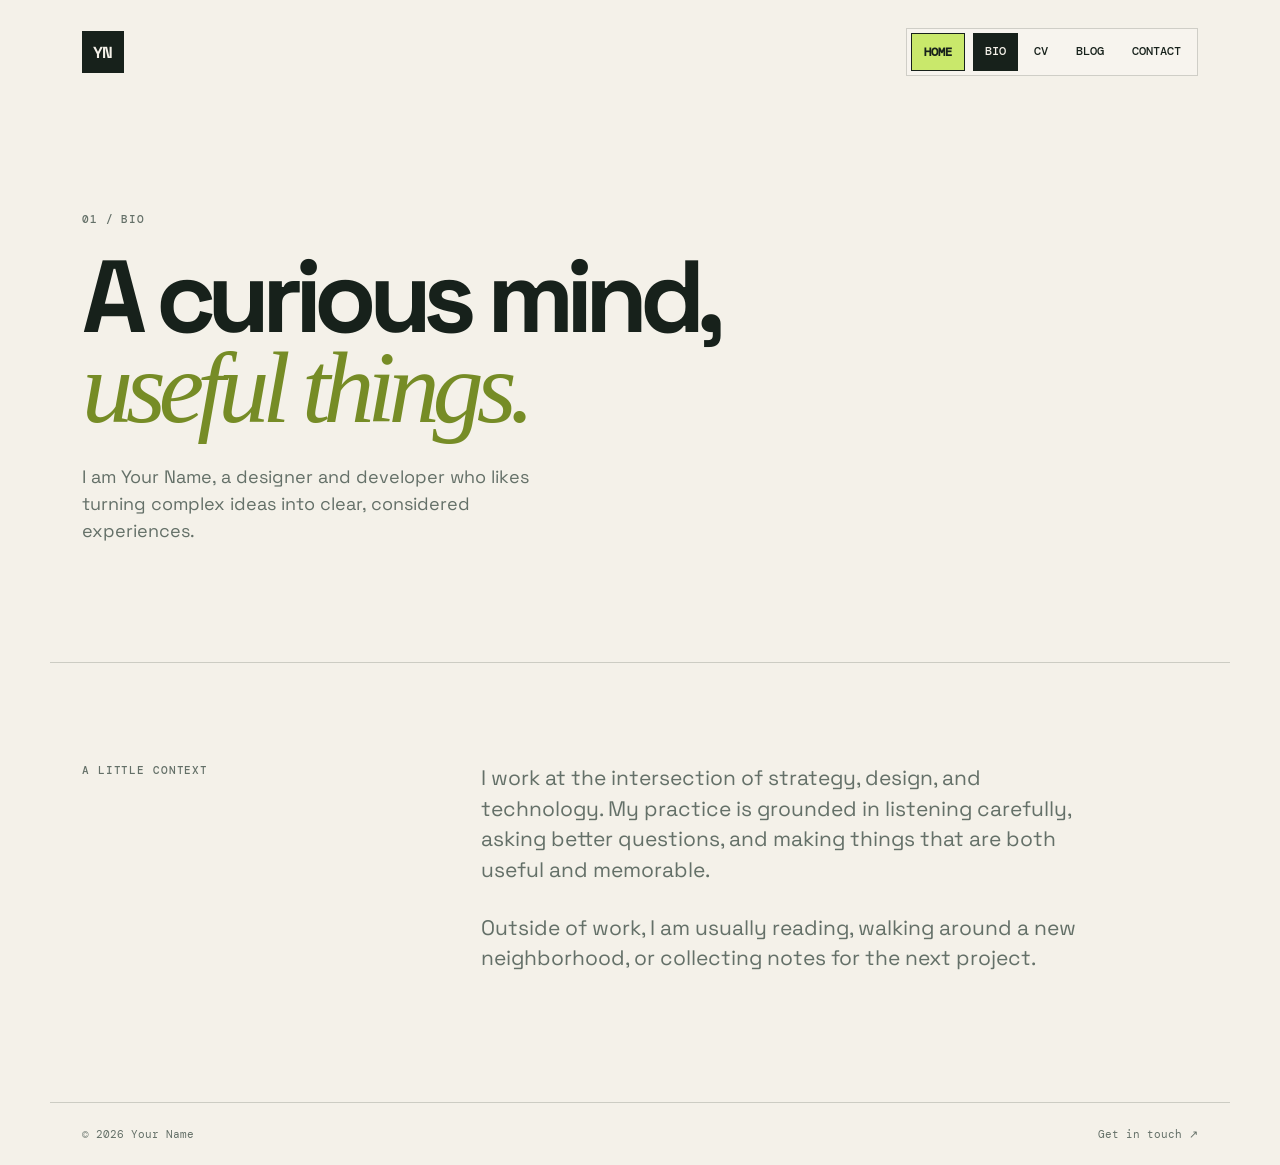
==== bio.html @ 860756b4 "Improve home tab visibility" ====
<!doctype html>
<html lang="en">
<head>
  <meta charset="utf-8">
  <meta name="viewport" content="width=device-width, initial-scale=1">
  <meta name="description" content="Bio of Your Name">
  <title>Bio | Your Name</title>
  <link rel="stylesheet" href="styles.css">
</head>
<body>
  <header class="site-header">
    <a class="brand" href="./">YN</a>
    <nav class="tabs" aria-label="Site pages"><a class="tab home-tab" href="./" aria-label="Return to homepage">Home</a><a class="tab is-active" href="bio.html" aria-current="page">Bio</a><a class="tab" href="cv.html">CV</a><a class="tab" href="blog.html">Blog</a><a class="tab" href="contact.html">Contact</a></nav>
  </header>
  <main class="page-main">
    <section class="page-intro"><p class="eyebrow">01 / Bio</p><h1>A curious mind,<br><em>useful things.</em></h1><p class="intro">I am Your Name, a designer and developer who likes turning complex ideas into clear, considered experiences.</p></section>
    <section class="section bio-grid"><div class="section-label">A little context</div><div class="prose"><p>I work at the intersection of strategy, design, and technology. My practice is grounded in listening carefully, asking better questions, and making things that are both useful and memorable.</p><p>Outside of work, I am usually reading, walking around a new neighborhood, or collecting notes for the next project.</p></div></section>
  </main>
  <footer><span>© 2026 Your Name</span><a href="contact.html">Get in touch ↗</a></footer>
</body>
</html>
---- styles.css ----
@import url('https://fonts.googleapis.com/css2?family=DM+Mono:wght@400;500&family=Space+Grotesk:wght@400;500;600;700&display=swap');

:root {
  --ink: #17211b;
  --muted: #647068;
  --paper: #f4f1e9;
  --lime: #c9e86b;
  --line: rgba(23, 33, 27, .18);
}

* { box-sizing: border-box; }
html { scroll-behavior: smooth; }
body { margin: 0; color: var(--ink); background: var(--paper); font-family: 'Space Grotesk', sans-serif; }
a { color: inherit; text-decoration: none; }
.site-header, footer { display: flex; align-items: center; justify-content: space-between; max-width: 1180px; margin: auto; padding: 28px 32px; }
.brand { display: grid; width: 42px; height: 42px; place-items: center; color: var(--paper); background: var(--ink); font-weight: 700; letter-spacing: -.05em; }
nav { display: flex; gap: 28px; font: 500 12px 'DM Mono', monospace; text-transform: uppercase; }
nav a:hover, .email:hover { text-decoration: underline; text-underline-offset: 5px; }
.tabs { gap: 4px; padding: 4px; border: 1px solid var(--line); background: rgba(255, 255, 255, .22); }
.tab { padding: 10px 12px; white-space: nowrap; }
.tab:hover { text-decoration: none; background: rgba(255, 255, 255, .45); }
.tab:focus-visible { outline: 2px solid var(--ink); outline-offset: 2px; }
.home-tab { margin-right: 4px; border: 1px solid var(--ink); color: var(--ink); background: var(--lime); font-weight: 600; }
.home-tab:hover { background: #d8f184; }
.tab.is-active { color: var(--paper); background: var(--ink); }
.hero { min-height: 76vh; max-width: 1180px; margin: auto; padding: 13vh 32px 100px; display: flex; flex-direction: column; align-items: flex-start; justify-content: center; }
.page-main { max-width: 1180px; margin: auto; }
.page-intro { min-height: 62vh; padding: 12vh 32px 100px; display: flex; flex-direction: column; justify-content: center; }
.page-intro h1, .contact-page h1 { margin-bottom: 30px; font-size: clamp(3.5rem, 8vw, 7.5rem); line-height: .88; letter-spacing: -.08em; }
.page-intro-row { flex-direction: row; align-items: flex-end; justify-content: space-between; gap: 40px; }
.page-intro-row .button { flex-shrink: 0; }
.eyebrow, .section-label { margin: 0 0 26px; color: var(--muted); font: 500 11px 'DM Mono', monospace; letter-spacing: .08em; text-transform: uppercase; }
h1, h2, h3, p { margin-top: 0; }
h1 { max-width: 900px; margin-bottom: 30px; font-size: clamp(3.5rem, 9vw, 8.5rem); line-height: .88; letter-spacing: -.08em; }
em { color: #768c26; font-family: Georgia, serif; font-weight: 400; letter-spacing: -.07em; }
.intro { max-width: 480px; color: var(--muted); font-size: 18px; line-height: 1.5; }
.button { margin-top: 24px; padding: 15px 20px; background: var(--lime); font-weight: 600; }
.button span, .email span { margin-left: 18px; }
.section { max-width: 1180px; margin: auto; padding: 100px 32px; border-top: 1px solid var(--line); display: grid; grid-template-columns: 1fr 2fr; gap: 40px; }
.section h2, .contact h2 { margin-bottom: 24px; font-size: clamp(2.5rem, 5vw, 5rem); line-height: .95; letter-spacing: -.07em; }
.section p { max-width: 600px; color: var(--muted); font-size: 21px; line-height: 1.45; }
.project-list { border-top: 1px solid var(--line); }
.project { display: grid; grid-template-columns: 60px 1fr auto; gap: 20px; align-items: center; padding: 24px 0; border-bottom: 1px solid var(--line); }
.project-number, footer { color: var(--muted); font: 11px 'DM Mono', monospace; }
.project h3 { margin: 0 0 7px; font-size: 24px; }
.project p { margin: 0; font-size: 13px; }
.project-arrow { font-size: 24px; }
.contact { padding: 120px 32px 150px; background: var(--ink); color: var(--paper); }
.contact > * { display: block; max-width: 1116px; margin-left: auto; margin-right: auto; }
.contact .eyebrow { color: var(--lime); }
.email { width: fit-content; border-bottom: 1px solid var(--lime); padding-bottom: 8px; color: var(--lime); font: 500 16px 'DM Mono', monospace; }
.prose { max-width: 620px; }
.prose p { margin-bottom: 28px; }
.cv-list { border-top: 1px solid var(--line); }
.cv-item { display: grid; grid-template-columns: 150px 1fr; gap: 30px; padding: 28px 0; border-bottom: 1px solid var(--line); }
.cv-date, .article-meta { color: var(--muted); font: 11px 'DM Mono', monospace; text-transform: uppercase; }
.cv-item h2 { margin: 0 0 10px; font-size: 24px; }
.cv-item p { margin-bottom: 0; font-size: 16px; }
.tag-list { display: flex; flex-wrap: wrap; gap: 10px; max-width: 700px; }
.tag-list span { padding: 12px 15px; border: 1px solid var(--line); font: 12px 'DM Mono', monospace; }
.contact-page { padding: 15vh 32px 130px; background: var(--ink); color: var(--paper); }
.contact-page > * { max-width: 1116px; margin-left: auto; margin-right: auto; }
.contact-page .eyebrow { color: var(--lime); }
.contact-page .intro { margin-bottom: 36px; color: rgba(244, 241, 233, .68); }
.contact-details { border-top-color: var(--line); }
.social-list { max-width: 620px; border-top: 1px solid var(--line); }
.social-list a { display: flex; justify-content: space-between; padding: 20px 0; border-bottom: 1px solid var(--line); font-size: 22px; }
.article-list { border-top: 1px solid var(--line); }
.article { padding: 30px 0; border-bottom: 1px solid var(--line); }
.article-meta { margin-bottom: 14px; }
.article h2 { margin-bottom: 10px; font-size: clamp(1.6rem, 3vw, 2.4rem); letter-spacing: -.04em; }
.article h2 span { color: #768c26; font-size: .8em; }
.article p:last-child { margin-bottom: 0; font-size: 16px; }
footer { border-top: 1px solid var(--line); padding-top: 24px; padding-bottom: 24px; }
@media (max-width: 700px) {
  .site-header, footer { padding-left: 20px; padding-right: 20px; }
  .tabs { max-width: calc(100vw - 82px); overflow-x: auto; gap: 0; }
  .tab { padding: 9px 10px; font-size: 10px; }
  .hero, .section, .page-intro { padding-left: 20px; padding-right: 20px; }
  .hero { min-height: 70vh; padding-top: 80px; }
  .intro { font-size: 16px; }
  .section { display: block; padding-top: 70px; padding-bottom: 70px; }
  .section-label { margin-bottom: 40px; }
  .section p { font-size: 18px; }
  .page-intro { min-height: 60vh; padding-top: 80px; }
  .page-intro-row { display: block; }
  .page-intro-row .button { display: inline-block; }
  .cv-item { display: block; }
  .cv-date { margin-bottom: 16px; }
  .contact-page { padding: 80px 20px 100px; }
  .contact-page h1 { font-size: clamp(3.3rem, 15vw, 6rem); }
  .contact-page .intro { font-size: 16px; }
  .contact { padding: 80px 20px 100px; }
  footer { font-size: 9px; }
}
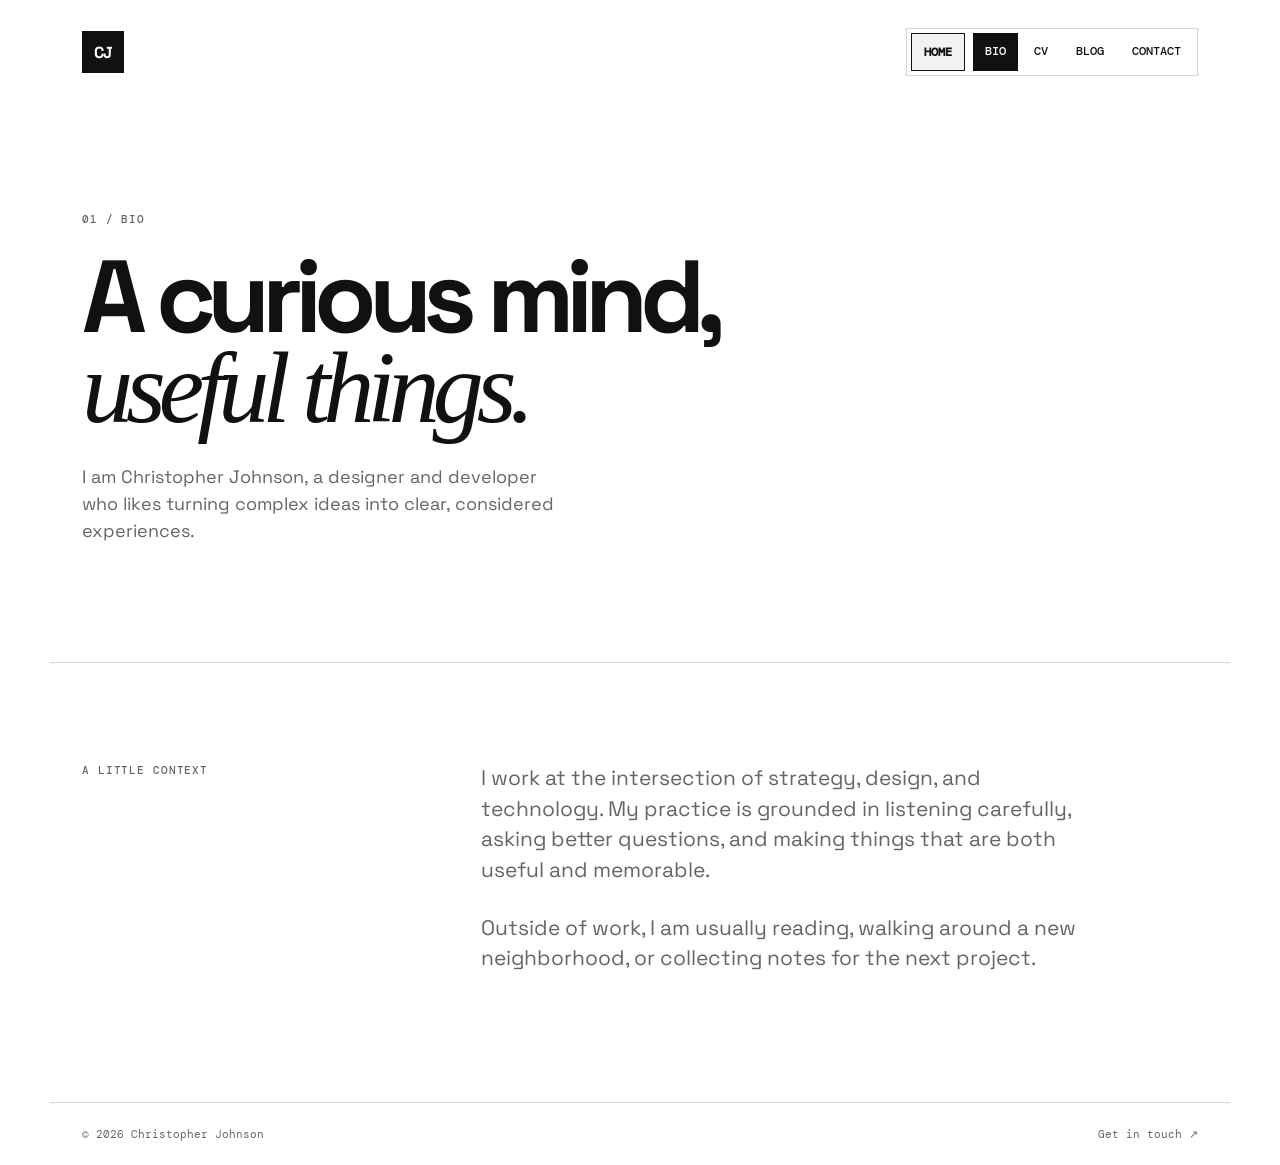
==== commit 06df7242: "Personalize site as Christopher Johnson" ====
--- a/bio.html
+++ b/bio.html
@@ -3,19 +3,19 @@
 <head>
   <meta charset="utf-8">
   <meta name="viewport" content="width=device-width, initial-scale=1">
-  <meta name="description" content="Bio of Your Name">
-  <title>Bio | Your Name</title>
-  <link rel="stylesheet" href="styles.css">
+  <meta name="description" content="Bio of Christopher Johnson">
+  <title>Bio | Christopher Johnson</title>
+  <link rel="stylesheet" href="styles.css?v=3">
 </head>
 <body>
   <header class="site-header">
-    <a class="brand" href="./">YN</a>
+    <a class="brand" href="./">CJ</a>
     <nav class="tabs" aria-label="Site pages"><a class="tab home-tab" href="./" aria-label="Return to homepage">Home</a><a class="tab is-active" href="bio.html" aria-current="page">Bio</a><a class="tab" href="cv.html">CV</a><a class="tab" href="blog.html">Blog</a><a class="tab" href="contact.html">Contact</a></nav>
   </header>
   <main class="page-main">
-    <section class="page-intro"><p class="eyebrow">01 / Bio</p><h1>A curious mind,<br><em>useful things.</em></h1><p class="intro">I am Your Name, a designer and developer who likes turning complex ideas into clear, considered experiences.</p></section>
+    <section class="page-intro"><p class="eyebrow">01 / Bio</p><h1>A curious mind,<br><em>useful things.</em></h1><p class="intro">I am Christopher Johnson, a designer and developer who likes turning complex ideas into clear, considered experiences.</p></section>
     <section class="section bio-grid"><div class="section-label">A little context</div><div class="prose"><p>I work at the intersection of strategy, design, and technology. My practice is grounded in listening carefully, asking better questions, and making things that are both useful and memorable.</p><p>Outside of work, I am usually reading, walking around a new neighborhood, or collecting notes for the next project.</p></div></section>
   </main>
-  <footer><span>© 2026 Your Name</span><a href="contact.html">Get in touch ↗</a></footer>
+  <footer><span>© 2026 Christopher Johnson</span><a href="contact.html">Get in touch ↗</a></footer>
 </body>
 </html>
--- a/styles.css
+++ b/styles.css
@@ -1,11 +1,11 @@
 @import url('https://fonts.googleapis.com/css2?family=DM+Mono:wght@400;500&family=Space+Grotesk:wght@400;500;600;700&display=swap');
 
 :root {
-  --ink: #17211b;
-  --muted: #647068;
-  --paper: #f4f1e9;
-  --lime: #c9e86b;
-  --line: rgba(23, 33, 27, .18);
+  --ink: #111;
+  --muted: #666;
+  --paper: #fff;
+  --soft: #f2f2f2;
+  --line: rgba(17, 17, 17, .18);
 }
 
 * { box-sizing: border-box; }
@@ -20,8 +20,8 @@
 .tab { padding: 10px 12px; white-space: nowrap; }
 .tab:hover { text-decoration: none; background: rgba(255, 255, 255, .45); }
 .tab:focus-visible { outline: 2px solid var(--ink); outline-offset: 2px; }
-.home-tab { margin-right: 4px; border: 1px solid var(--ink); color: var(--ink); background: var(--lime); font-weight: 600; }
-.home-tab:hover { background: #d8f184; }
+.home-tab { margin-right: 4px; border: 1px solid var(--ink); color: var(--ink); background: var(--soft); font-weight: 600; }
+.home-tab:hover { background: #e5e5e5; }
 .tab.is-active { color: var(--paper); background: var(--ink); }
 .hero { min-height: 76vh; max-width: 1180px; margin: auto; padding: 13vh 32px 100px; display: flex; flex-direction: column; align-items: flex-start; justify-content: center; }
 .page-main { max-width: 1180px; margin: auto; }
@@ -32,9 +32,9 @@
 .eyebrow, .section-label { margin: 0 0 26px; color: var(--muted); font: 500 11px 'DM Mono', monospace; letter-spacing: .08em; text-transform: uppercase; }
 h1, h2, h3, p { margin-top: 0; }
 h1 { max-width: 900px; margin-bottom: 30px; font-size: clamp(3.5rem, 9vw, 8.5rem); line-height: .88; letter-spacing: -.08em; }
-em { color: #768c26; font-family: Georgia, serif; font-weight: 400; letter-spacing: -.07em; }
+em { color: var(--ink); font-family: Georgia, serif; font-weight: 400; letter-spacing: -.07em; }
 .intro { max-width: 480px; color: var(--muted); font-size: 18px; line-height: 1.5; }
-.button { margin-top: 24px; padding: 15px 20px; background: var(--lime); font-weight: 600; }
+.button { margin-top: 24px; padding: 15px 20px; color: var(--paper); background: var(--ink); font-weight: 600; }
 .button span, .email span { margin-left: 18px; }
 .section { max-width: 1180px; margin: auto; padding: 100px 32px; border-top: 1px solid var(--line); display: grid; grid-template-columns: 1fr 2fr; gap: 40px; }
 .section h2, .contact h2 { margin-bottom: 24px; font-size: clamp(2.5rem, 5vw, 5rem); line-height: .95; letter-spacing: -.07em; }
@@ -45,10 +45,10 @@
 .project h3 { margin: 0 0 7px; font-size: 24px; }
 .project p { margin: 0; font-size: 13px; }
 .project-arrow { font-size: 24px; }
-.contact { padding: 120px 32px 150px; background: var(--ink); color: var(--paper); }
+.contact { padding: 120px 32px 150px; background: var(--paper); color: var(--ink); border-top: 1px solid var(--line); }
 .contact > * { display: block; max-width: 1116px; margin-left: auto; margin-right: auto; }
-.contact .eyebrow { color: var(--lime); }
-.email { width: fit-content; border-bottom: 1px solid var(--lime); padding-bottom: 8px; color: var(--lime); font: 500 16px 'DM Mono', monospace; }
+.contact .eyebrow { color: var(--muted); }
+.email { width: fit-content; border-bottom: 1px solid var(--ink); padding-bottom: 8px; color: var(--ink); font: 500 16px 'DM Mono', monospace; }
 .prose { max-width: 620px; }
 .prose p { margin-bottom: 28px; }
 .cv-list { border-top: 1px solid var(--line); }
@@ -58,10 +58,10 @@
 .cv-item p { margin-bottom: 0; font-size: 16px; }
 .tag-list { display: flex; flex-wrap: wrap; gap: 10px; max-width: 700px; }
 .tag-list span { padding: 12px 15px; border: 1px solid var(--line); font: 12px 'DM Mono', monospace; }
-.contact-page { padding: 15vh 32px 130px; background: var(--ink); color: var(--paper); }
+.contact-page { padding: 15vh 32px 130px; background: var(--paper); color: var(--ink); }
 .contact-page > * { max-width: 1116px; margin-left: auto; margin-right: auto; }
-.contact-page .eyebrow { color: var(--lime); }
-.contact-page .intro { margin-bottom: 36px; color: rgba(244, 241, 233, .68); }
+.contact-page .eyebrow { color: var(--muted); }
+.contact-page .intro { margin-bottom: 36px; color: var(--muted); }
 .contact-details { border-top-color: var(--line); }
 .social-list { max-width: 620px; border-top: 1px solid var(--line); }
 .social-list a { display: flex; justify-content: space-between; padding: 20px 0; border-bottom: 1px solid var(--line); font-size: 22px; }
@@ -69,7 +69,7 @@
 .article { padding: 30px 0; border-bottom: 1px solid var(--line); }
 .article-meta { margin-bottom: 14px; }
 .article h2 { margin-bottom: 10px; font-size: clamp(1.6rem, 3vw, 2.4rem); letter-spacing: -.04em; }
-.article h2 span { color: #768c26; font-size: .8em; }
+.article h2 span { color: var(--ink); font-size: .8em; }
 .article p:last-child { margin-bottom: 0; font-size: 16px; }
 footer { border-top: 1px solid var(--line); padding-top: 24px; padding-bottom: 24px; }
 @media (max-width: 700px) {
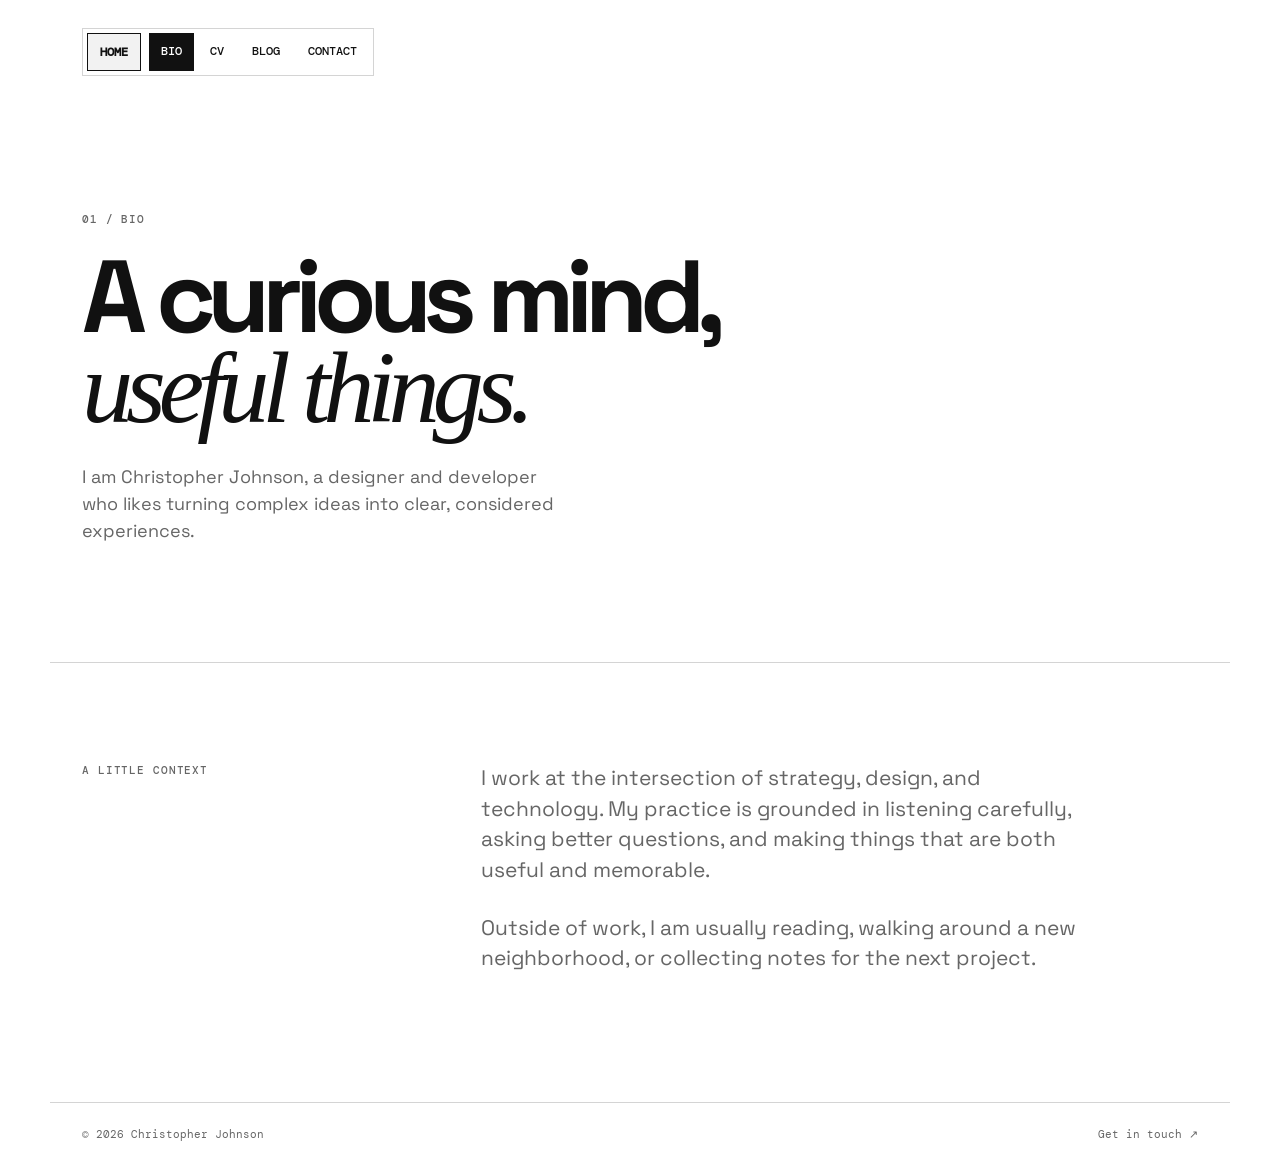
==== commit d9af7e2b: "Remove brand markers from navigation" ====
--- a/bio.html
+++ b/bio.html
@@ -9,7 +9,6 @@
 </head>
 <body>
   <header class="site-header">
-    <a class="brand" href="./">CJ</a>
     <nav class="tabs" aria-label="Site pages"><a class="tab home-tab" href="./" aria-label="Return to homepage">Home</a><a class="tab is-active" href="bio.html" aria-current="page">Bio</a><a class="tab" href="cv.html">CV</a><a class="tab" href="blog.html">Blog</a><a class="tab" href="contact.html">Contact</a></nav>
   </header>
   <main class="page-main">
--- a/styles.css
+++ b/styles.css
@@ -13,7 +13,6 @@
 body { margin: 0; color: var(--ink); background: var(--paper); font-family: 'Space Grotesk', sans-serif; }
 a { color: inherit; text-decoration: none; }
 .site-header, footer { display: flex; align-items: center; justify-content: space-between; max-width: 1180px; margin: auto; padding: 28px 32px; }
-.brand { display: grid; width: 42px; height: 42px; place-items: center; color: var(--paper); background: var(--ink); font-weight: 700; letter-spacing: -.05em; }
 nav { display: flex; gap: 28px; font: 500 12px 'DM Mono', monospace; text-transform: uppercase; }
 nav a:hover, .email:hover { text-decoration: underline; text-underline-offset: 5px; }
 .tabs { gap: 4px; padding: 4px; border: 1px solid var(--line); background: rgba(255, 255, 255, .22); }
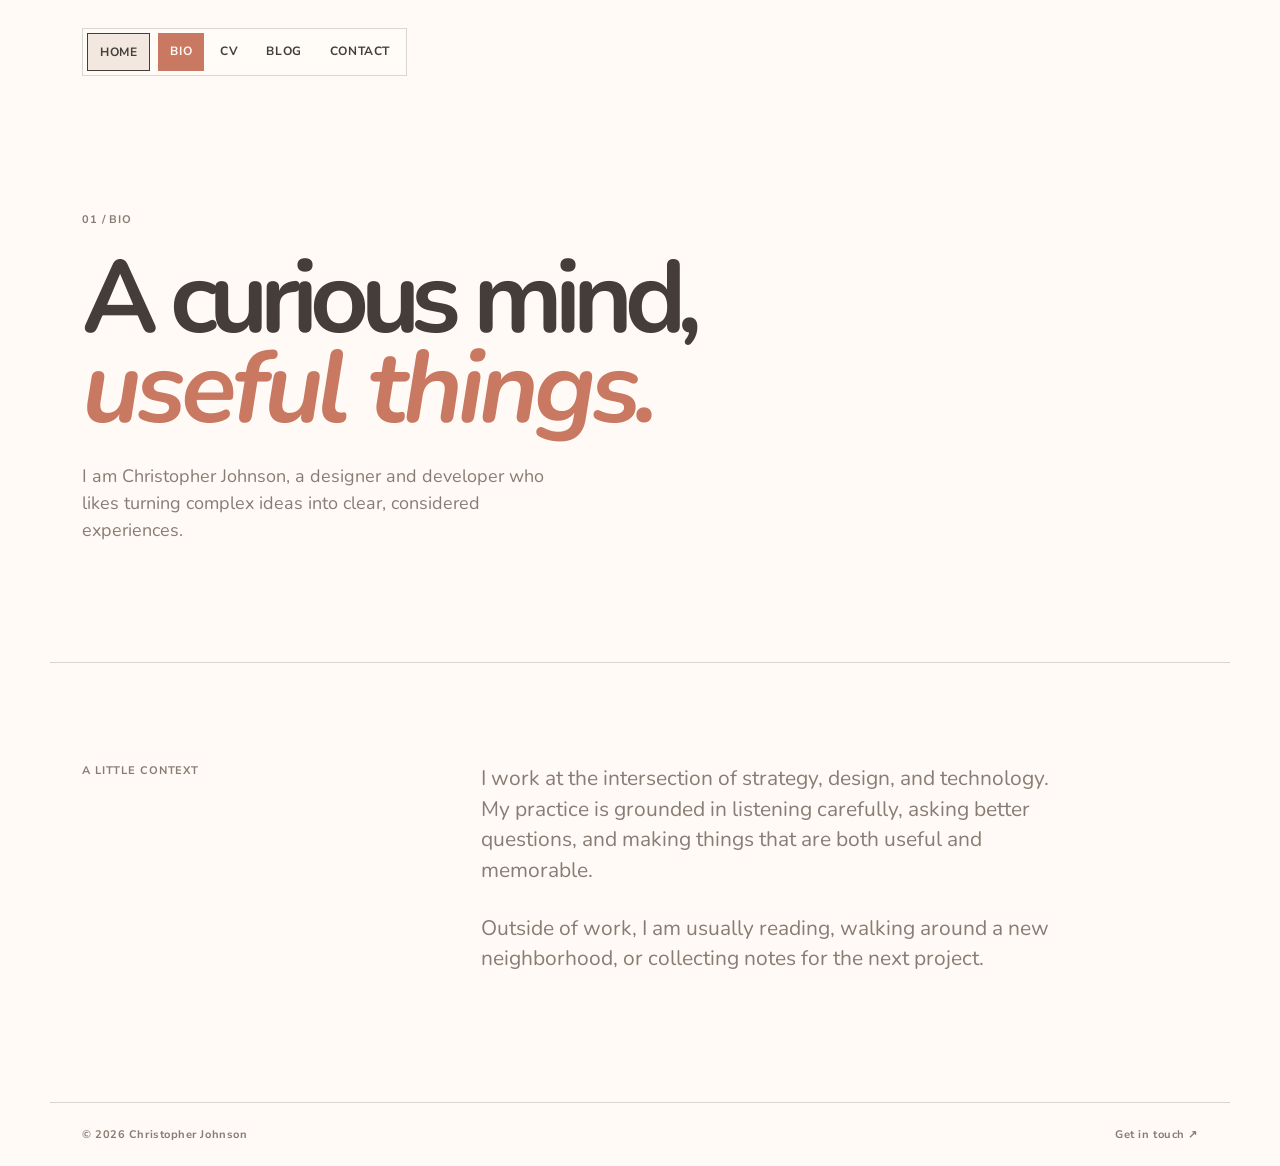
==== commit f3d98bfe: "Refresh theme stylesheet cache" ====
--- a/bio.html
+++ b/bio.html
@@ -5,7 +5,7 @@
   <meta name="viewport" content="width=device-width, initial-scale=1">
   <meta name="description" content="Bio of Christopher Johnson">
   <title>Bio | Christopher Johnson</title>
-  <link rel="stylesheet" href="styles.css?v=3">
+  <link rel="stylesheet" href="styles.css?v=4">
 </head>
 <body>
   <header class="site-header">
--- a/styles.css
+++ b/styles.css
@@ -1,62 +1,63 @@
-@import url('https://fonts.googleapis.com/css2?family=DM+Mono:wght@400;500&family=Space+Grotesk:wght@400;500;600;700&display=swap');
+@import url('https://fonts.googleapis.com/css2?family=Nunito:wght@400;500;600;700;800&family=Nunito+Sans:wght@400;600;700&display=swap');
 
 :root {
-  --ink: #111;
-  --muted: #666;
-  --paper: #fff;
-  --soft: #f2f2f2;
-  --line: rgba(17, 17, 17, .18);
+  --ink: #443d39;
+  --muted: #887d75;
+  --paper: #fffaf5;
+  --soft: #f2e8df;
+  --accent: #c97861;
+  --line: rgba(68, 61, 57, .2);
 }
 
 * { box-sizing: border-box; }
 html { scroll-behavior: smooth; }
-body { margin: 0; color: var(--ink); background: var(--paper); font-family: 'Space Grotesk', sans-serif; }
+body { margin: 0; color: var(--ink); background: var(--paper); font-family: 'Nunito', sans-serif; }
 a { color: inherit; text-decoration: none; }
 .site-header, footer { display: flex; align-items: center; justify-content: space-between; max-width: 1180px; margin: auto; padding: 28px 32px; }
-nav { display: flex; gap: 28px; font: 500 12px 'DM Mono', monospace; text-transform: uppercase; }
+nav { display: flex; gap: 28px; font: 700 12px 'Nunito Sans', sans-serif; letter-spacing: .05em; text-transform: uppercase; }
 nav a:hover, .email:hover { text-decoration: underline; text-underline-offset: 5px; }
 .tabs { gap: 4px; padding: 4px; border: 1px solid var(--line); background: rgba(255, 255, 255, .22); }
 .tab { padding: 10px 12px; white-space: nowrap; }
 .tab:hover { text-decoration: none; background: rgba(255, 255, 255, .45); }
 .tab:focus-visible { outline: 2px solid var(--ink); outline-offset: 2px; }
-.home-tab { margin-right: 4px; border: 1px solid var(--ink); color: var(--ink); background: var(--soft); font-weight: 600; }
+.home-tab { margin-right: 4px; border: 1px solid var(--ink); color: var(--ink); background: var(--soft); font-weight: 700; }
 .home-tab:hover { background: #e5e5e5; }
-.tab.is-active { color: var(--paper); background: var(--ink); }
+.tab.is-active { color: var(--paper); background: var(--accent); }
 .hero { min-height: 76vh; max-width: 1180px; margin: auto; padding: 13vh 32px 100px; display: flex; flex-direction: column; align-items: flex-start; justify-content: center; }
 .page-main { max-width: 1180px; margin: auto; }
 .page-intro { min-height: 62vh; padding: 12vh 32px 100px; display: flex; flex-direction: column; justify-content: center; }
 .page-intro h1, .contact-page h1 { margin-bottom: 30px; font-size: clamp(3.5rem, 8vw, 7.5rem); line-height: .88; letter-spacing: -.08em; }
 .page-intro-row { flex-direction: row; align-items: flex-end; justify-content: space-between; gap: 40px; }
 .page-intro-row .button { flex-shrink: 0; }
-.eyebrow, .section-label { margin: 0 0 26px; color: var(--muted); font: 500 11px 'DM Mono', monospace; letter-spacing: .08em; text-transform: uppercase; }
+.eyebrow, .section-label { margin: 0 0 26px; color: var(--muted); font: 700 11px 'Nunito Sans', sans-serif; letter-spacing: .08em; text-transform: uppercase; }
 h1, h2, h3, p { margin-top: 0; }
-h1 { max-width: 900px; margin-bottom: 30px; font-size: clamp(3.5rem, 9vw, 8.5rem); line-height: .88; letter-spacing: -.08em; }
-em { color: var(--ink); font-family: Georgia, serif; font-weight: 400; letter-spacing: -.07em; }
+h1 { max-width: 900px; margin-bottom: 30px; font-size: clamp(3.5rem, 9vw, 8.5rem); line-height: .88; letter-spacing: -.06em; }
+em { color: var(--accent); font-family: 'Nunito', sans-serif; font-style: italic; font-weight: 700; letter-spacing: -.05em; }
 .intro { max-width: 480px; color: var(--muted); font-size: 18px; line-height: 1.5; }
-.button { margin-top: 24px; padding: 15px 20px; color: var(--paper); background: var(--ink); font-weight: 600; }
+.button { margin-top: 24px; padding: 15px 20px; color: var(--paper); background: var(--accent); font-weight: 700; }
 .button span, .email span { margin-left: 18px; }
 .section { max-width: 1180px; margin: auto; padding: 100px 32px; border-top: 1px solid var(--line); display: grid; grid-template-columns: 1fr 2fr; gap: 40px; }
-.section h2, .contact h2 { margin-bottom: 24px; font-size: clamp(2.5rem, 5vw, 5rem); line-height: .95; letter-spacing: -.07em; }
+.section h2, .contact h2 { margin-bottom: 24px; font-size: clamp(2.5rem, 5vw, 5rem); line-height: .95; letter-spacing: -.05em; }
 .section p { max-width: 600px; color: var(--muted); font-size: 21px; line-height: 1.45; }
 .project-list { border-top: 1px solid var(--line); }
 .project { display: grid; grid-template-columns: 60px 1fr auto; gap: 20px; align-items: center; padding: 24px 0; border-bottom: 1px solid var(--line); }
-.project-number, footer { color: var(--muted); font: 11px 'DM Mono', monospace; }
+.project-number, footer { color: var(--muted); font: 700 11px 'Nunito Sans', sans-serif; letter-spacing: .05em; }
 .project h3 { margin: 0 0 7px; font-size: 24px; }
 .project p { margin: 0; font-size: 13px; }
 .project-arrow { font-size: 24px; }
 .contact { padding: 120px 32px 150px; background: var(--paper); color: var(--ink); border-top: 1px solid var(--line); }
 .contact > * { display: block; max-width: 1116px; margin-left: auto; margin-right: auto; }
 .contact .eyebrow { color: var(--muted); }
-.email { width: fit-content; border-bottom: 1px solid var(--ink); padding-bottom: 8px; color: var(--ink); font: 500 16px 'DM Mono', monospace; }
+.email { width: fit-content; border-bottom: 1px solid var(--accent); padding-bottom: 8px; color: var(--accent); font: 700 16px 'Nunito Sans', sans-serif; }
 .prose { max-width: 620px; }
 .prose p { margin-bottom: 28px; }
 .cv-list { border-top: 1px solid var(--line); }
 .cv-item { display: grid; grid-template-columns: 150px 1fr; gap: 30px; padding: 28px 0; border-bottom: 1px solid var(--line); }
-.cv-date, .article-meta { color: var(--muted); font: 11px 'DM Mono', monospace; text-transform: uppercase; }
+.cv-date, .article-meta { color: var(--muted); font: 700 11px 'Nunito Sans', sans-serif; letter-spacing: .05em; text-transform: uppercase; }
 .cv-item h2 { margin: 0 0 10px; font-size: 24px; }
 .cv-item p { margin-bottom: 0; font-size: 16px; }
 .tag-list { display: flex; flex-wrap: wrap; gap: 10px; max-width: 700px; }
-.tag-list span { padding: 12px 15px; border: 1px solid var(--line); font: 12px 'DM Mono', monospace; }
+.tag-list span { padding: 12px 15px; border: 1px solid var(--line); font: 700 12px 'Nunito Sans', sans-serif; }
 .contact-page { padding: 15vh 32px 130px; background: var(--paper); color: var(--ink); }
 .contact-page > * { max-width: 1116px; margin-left: auto; margin-right: auto; }
 .contact-page .eyebrow { color: var(--muted); }
@@ -67,8 +68,8 @@
 .article-list { border-top: 1px solid var(--line); }
 .article { padding: 30px 0; border-bottom: 1px solid var(--line); }
 .article-meta { margin-bottom: 14px; }
-.article h2 { margin-bottom: 10px; font-size: clamp(1.6rem, 3vw, 2.4rem); letter-spacing: -.04em; }
-.article h2 span { color: var(--ink); font-size: .8em; }
+.article h2 { margin-bottom: 10px; font-size: clamp(1.6rem, 3vw, 2.4rem); letter-spacing: -.03em; }
+.article h2 span { color: var(--accent); font-size: .8em; }
 .article p:last-child { margin-bottom: 0; font-size: 16px; }
 footer { border-top: 1px solid var(--line); padding-top: 24px; padding-bottom: 24px; }
 @media (max-width: 700px) {
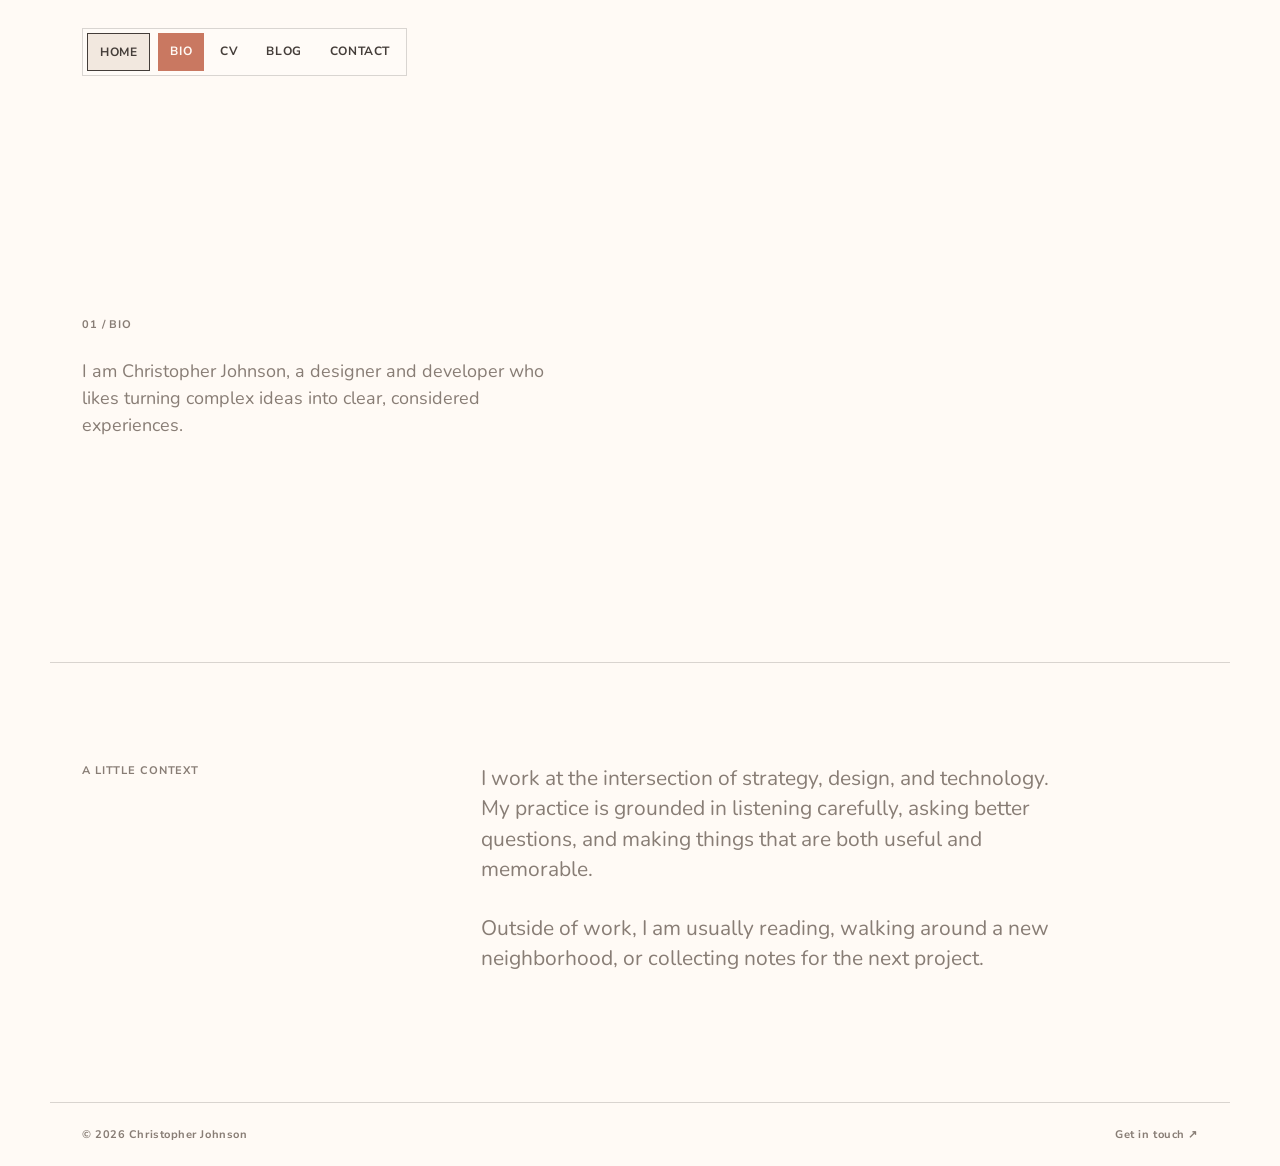
==== commit 0cd367e8: "Remove bio page header content" ====
--- a/bio.html
+++ b/bio.html
@@ -12,7 +12,7 @@
     <nav class="tabs" aria-label="Site pages"><a class="tab home-tab" href="./" aria-label="Return to homepage">Home</a><a class="tab is-active" href="bio.html" aria-current="page">Bio</a><a class="tab" href="cv.html">CV</a><a class="tab" href="blog.html">Blog</a><a class="tab" href="contact.html">Contact</a></nav>
   </header>
   <main class="page-main">
-    <section class="page-intro"><p class="eyebrow">01 / Bio</p><h1>A curious mind,<br><em>useful things.</em></h1><p class="intro">I am Christopher Johnson, a designer and developer who likes turning complex ideas into clear, considered experiences.</p></section>
+    <section class="page-intro"><p class="eyebrow">01 / Bio</p><p class="intro">I am Christopher Johnson, a designer and developer who likes turning complex ideas into clear, considered experiences.</p></section>
     <section class="section bio-grid"><div class="section-label">A little context</div><div class="prose"><p>I work at the intersection of strategy, design, and technology. My practice is grounded in listening carefully, asking better questions, and making things that are both useful and memorable.</p><p>Outside of work, I am usually reading, walking around a new neighborhood, or collecting notes for the next project.</p></div></section>
   </main>
   <footer><span>© 2026 Christopher Johnson</span><a href="contact.html">Get in touch ↗</a></footer>
--- a/styles.css
+++ b/styles.css
@@ -1,5 +1,6 @@
 @import url('https://fonts.googleapis.com/css2?family=Nunito:wght@400;500;600;700;800&family=Nunito+Sans:wght@400;600;700&display=swap');
 
+/* TODO: Configure no-cache headers if the site moves to hosting with HTTP header control. */
 :root {
   --ink: #443d39;
   --muted: #887d75;
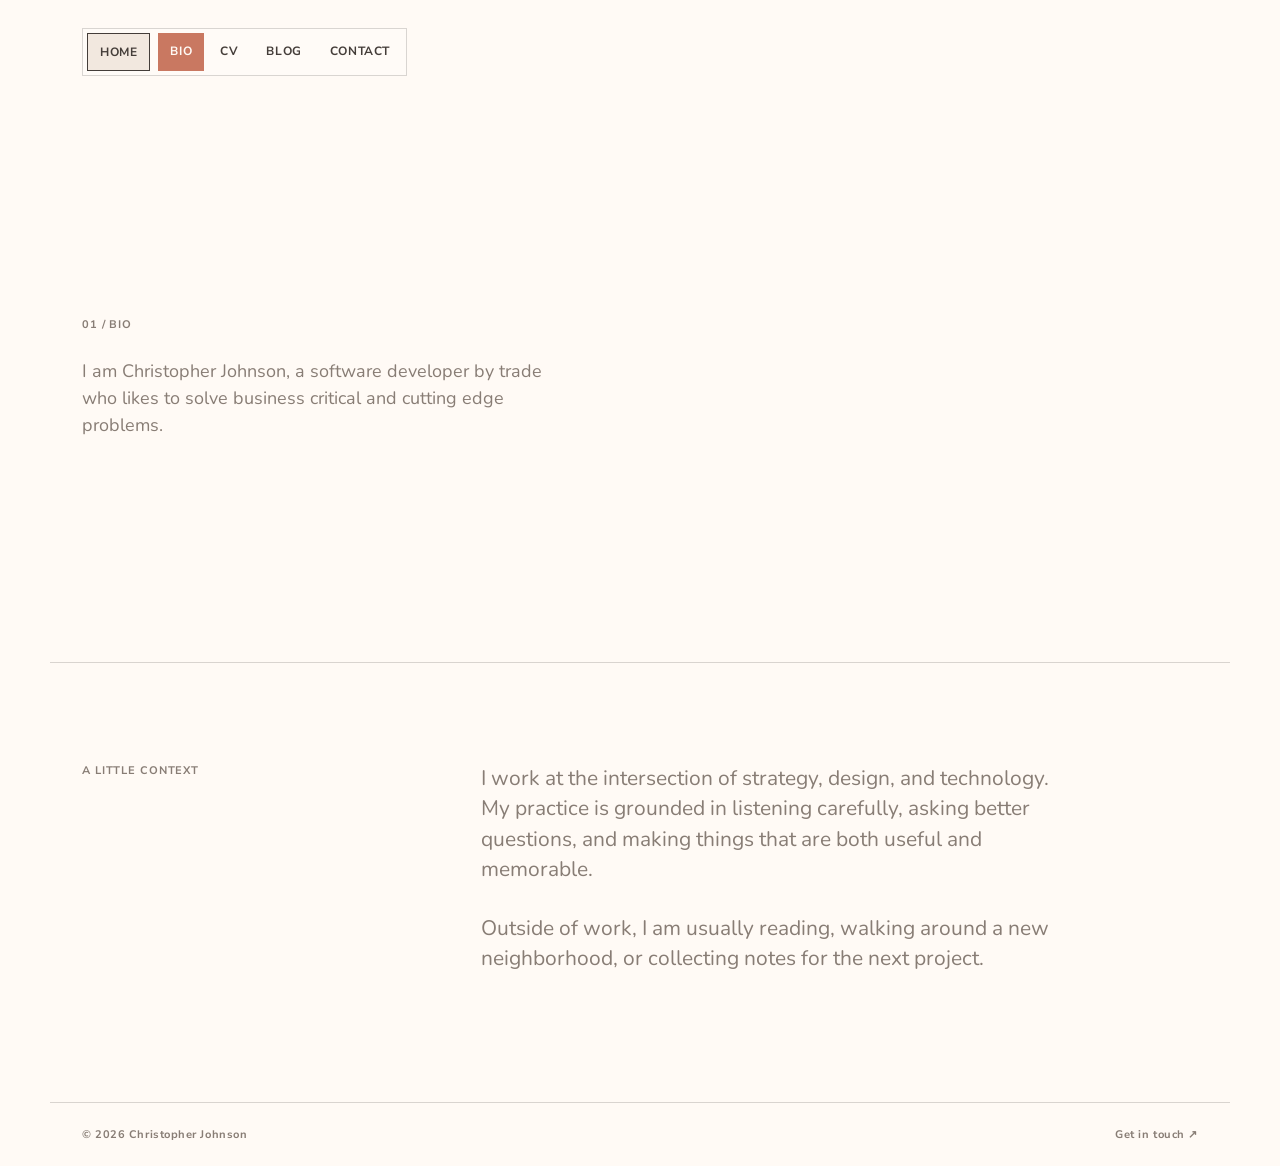
==== commit a6e0c6c1: "Update bio introduction" ====
--- a/bio.html
+++ b/bio.html
@@ -12,7 +12,7 @@
     <nav class="tabs" aria-label="Site pages"><a class="tab home-tab" href="./" aria-label="Return to homepage">Home</a><a class="tab is-active" href="bio.html" aria-current="page">Bio</a><a class="tab" href="cv.html">CV</a><a class="tab" href="blog.html">Blog</a><a class="tab" href="contact.html">Contact</a></nav>
   </header>
   <main class="page-main">
-    <section class="page-intro"><p class="eyebrow">01 / Bio</p><p class="intro">I am Christopher Johnson, a designer and developer who likes turning complex ideas into clear, considered experiences.</p></section>
+    <section class="page-intro"><p class="eyebrow">01 / Bio</p><p class="intro">I am Christopher Johnson, a software developer by trade who likes to solve business critical and cutting edge problems.</p></section>
     <section class="section bio-grid"><div class="section-label">A little context</div><div class="prose"><p>I work at the intersection of strategy, design, and technology. My practice is grounded in listening carefully, asking better questions, and making things that are both useful and memorable.</p><p>Outside of work, I am usually reading, walking around a new neighborhood, or collecting notes for the next project.</p></div></section>
   </main>
   <footer><span>© 2026 Christopher Johnson</span><a href="contact.html">Get in touch ↗</a></footer>
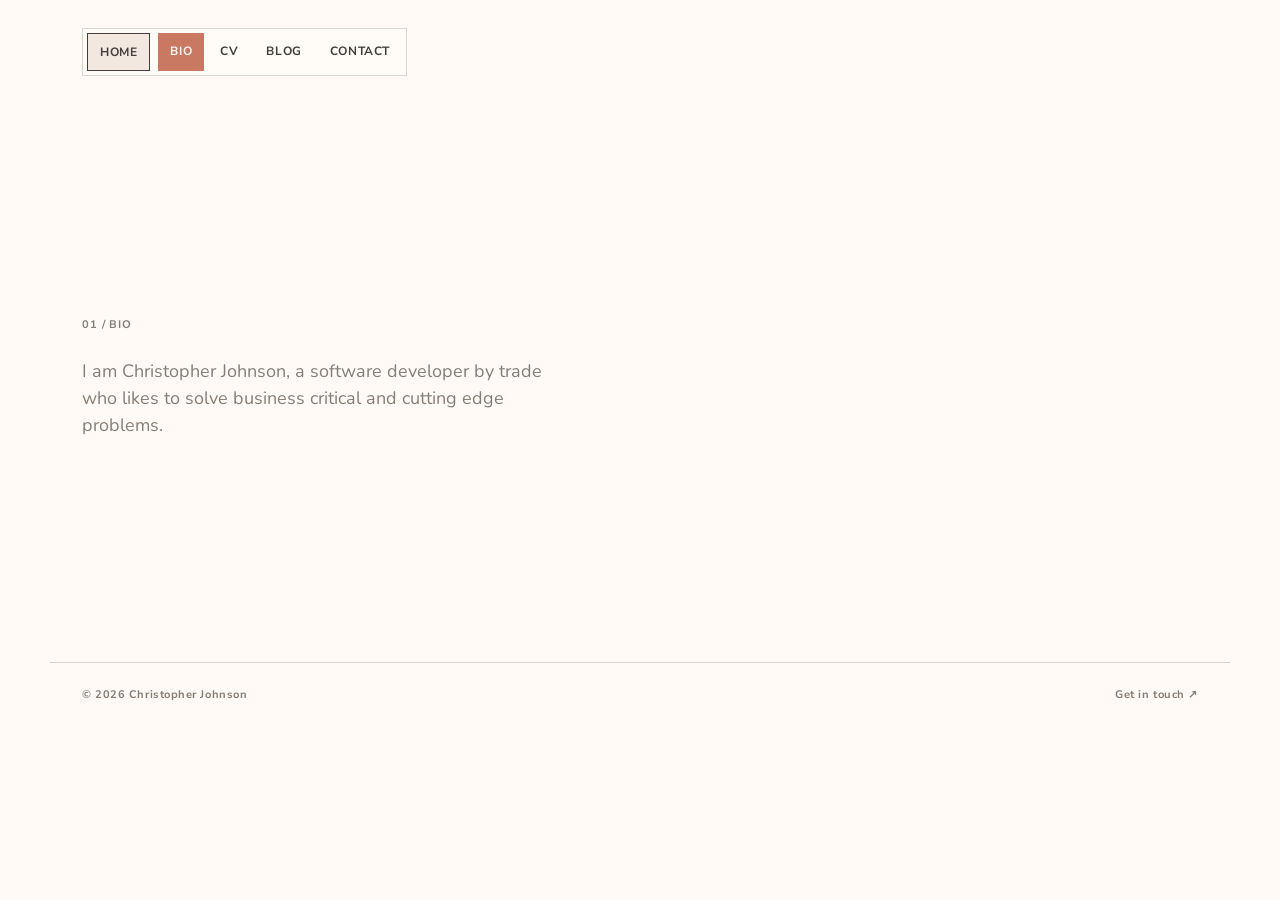
==== commit 81504902: "Remove template bio context section" ====
--- a/bio.html
+++ b/bio.html
@@ -13,7 +13,6 @@
   </header>
   <main class="page-main">
     <section class="page-intro"><p class="eyebrow">01 / Bio</p><p class="intro">I am Christopher Johnson, a software developer by trade who likes to solve business critical and cutting edge problems.</p></section>
-    <section class="section bio-grid"><div class="section-label">A little context</div><div class="prose"><p>I work at the intersection of strategy, design, and technology. My practice is grounded in listening carefully, asking better questions, and making things that are both useful and memorable.</p><p>Outside of work, I am usually reading, walking around a new neighborhood, or collecting notes for the next project.</p></div></section>
   </main>
   <footer><span>© 2026 Christopher Johnson</span><a href="contact.html">Get in touch ↗</a></footer>
 </body>
